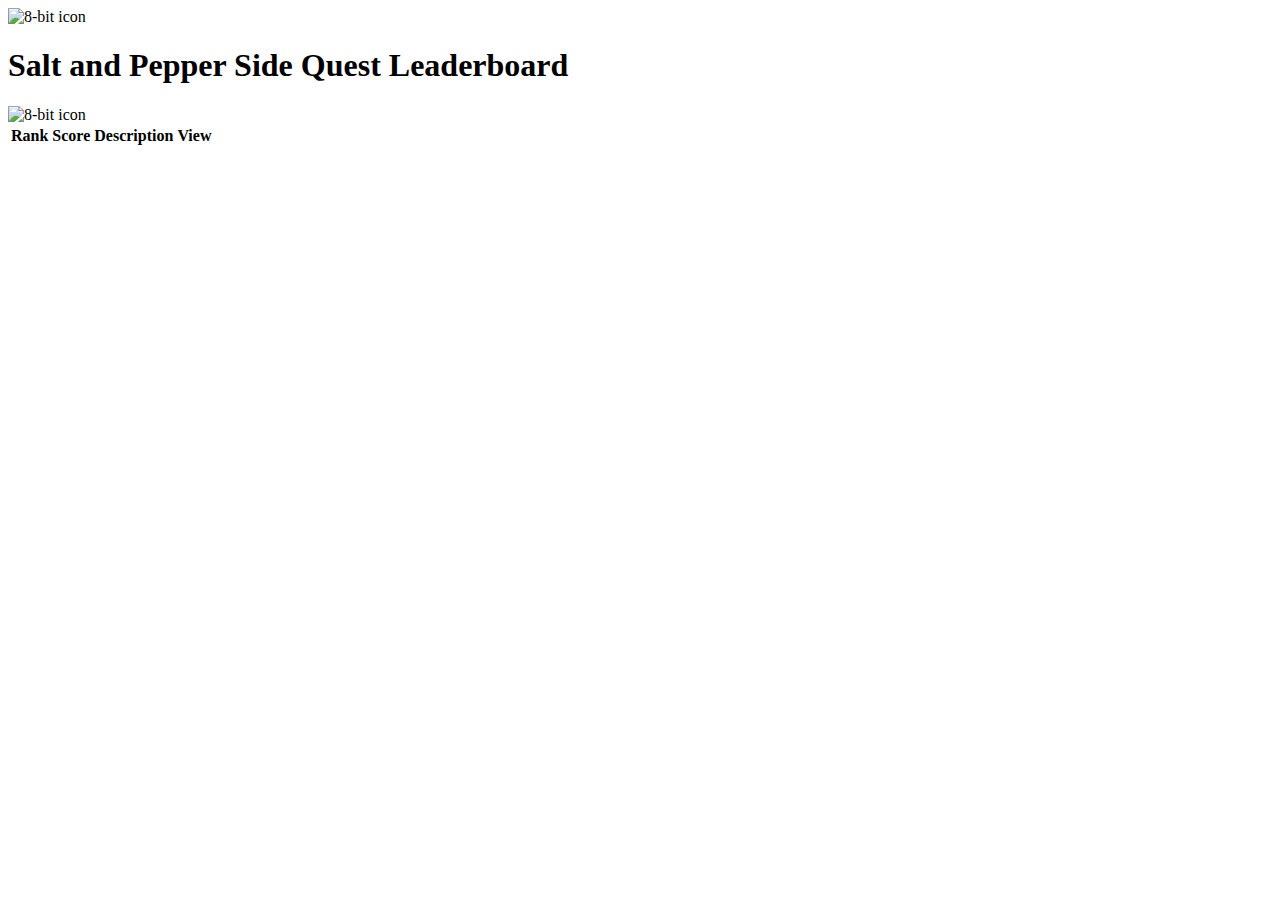
==== index.html @ 693899a5 "Create index.html" ====
<!DOCTYPE html>
<html lang="en">
<head>
    <meta charset="UTF-8">
    <meta name="viewport" content="width=device-width, initial-scale=1.0">
    <title>Salt and Pepper Side Quest Leaderboard</title>
    <link rel="stylesheet" href="style.css">
    <link href="https://fonts.googleapis.com/css2?family=VT323&display=swap" rel="stylesheet">
</head>
<body>
    <header>
        <img src="images/7wPgy0c.png" alt="8-bit icon" class="title-icon-left">
        <h1>Salt and Pepper Side Quest Leaderboard</h1>
        <img src="images/lQ3FuRK.png" alt="8-bit icon" class="title-icon-right">
    </header>
    <main>
        <table id="leaderboard">
            <thead>
                <tr>
                    <th>Rank</th>
                    <th>Score</th>
                    <th>Description</th>
                    <th>View</th>
                </tr>
            </thead>
            <tbody>
                <!-- Content will be dynamically inserted here -->
            </tbody>
        </table>
    </main>
    <script async src="https://www.tiktok.com/embed.js"></script>
    <script src="script.js"></script>
</body>
</html>
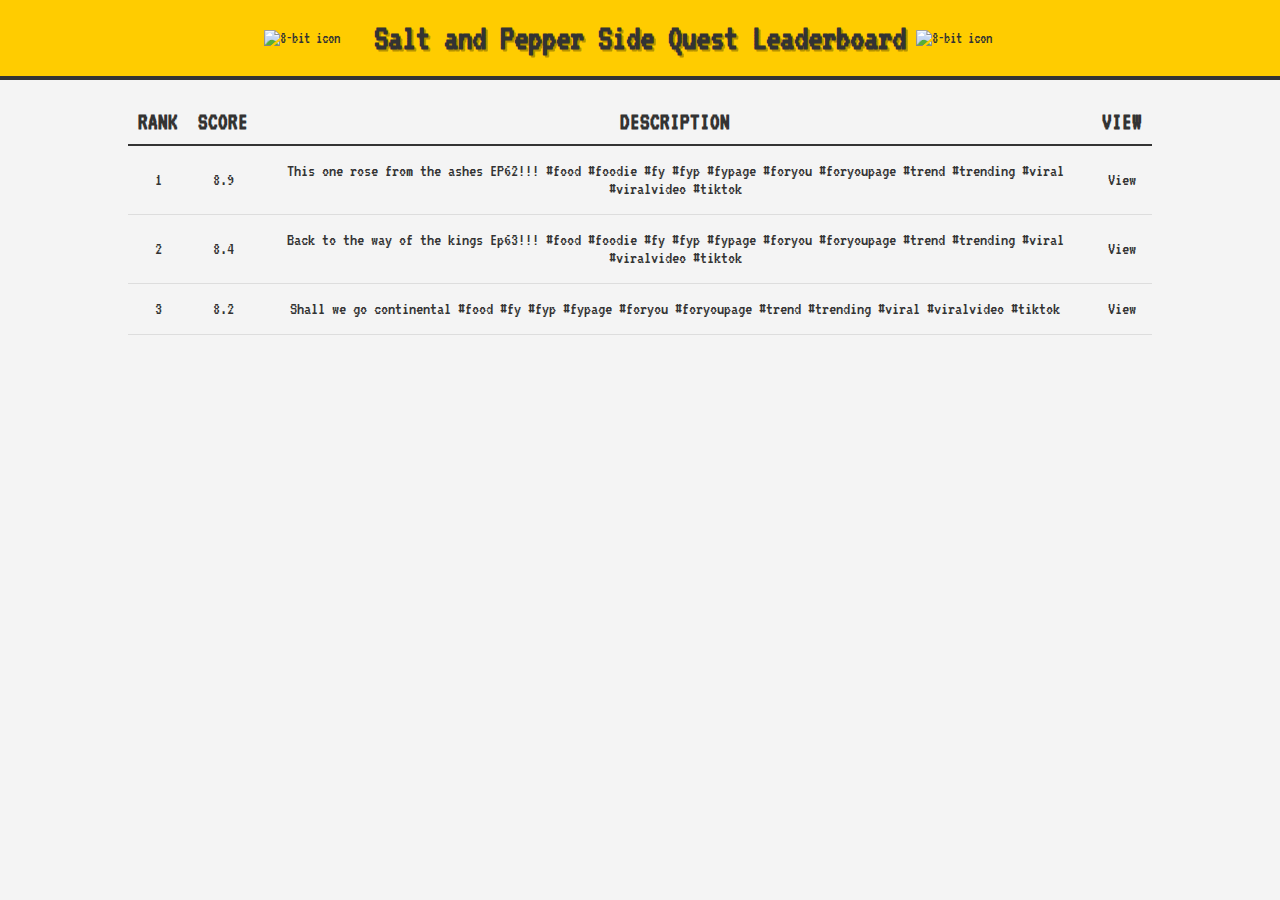
==== commit dc580175: "Add files via upload" ====
--- a/index.html
+++ b/index.html
@@ -9,9 +9,9 @@
 </head>
 <body>
     <header>
-        <img src="images/7wPgy0c.png" alt="8-bit icon" class="title-icon-left">
+        <img src="https://imgur.com/7wPgy0c.png" alt="8-bit icon" class="title-icon-left">
         <h1>Salt and Pepper Side Quest Leaderboard</h1>
-        <img src="images/lQ3FuRK.png" alt="8-bit icon" class="title-icon-right">
+        <img src="https://imgur.com/lQ3FuRK.png" alt="8-bit icon" class="title-icon-right">
     </header>
     <main>
         <table id="leaderboard">
--- a/style.css
+++ b/style.css
@@ -0,0 +1,101 @@
+body {
+    font-family: 'VT323', monospace;
+    background-color: #f4f4f4;
+    margin: 0;
+    padding: 0;
+}
+
+header {
+    background-color: #ffcc00;
+    padding: 20px;
+    display: flex;
+    justify-content: center;
+    align-items: center;
+    color: #333;
+    border-bottom: 4px solid #333;
+}
+
+header h1 {
+    font-size: 36px;
+    text-shadow: 2px 2px rgba(0, 0, 0, 0.3);
+    margin: 0 10px;
+}
+
+.title-icon-left, .title-icon-right {
+    width: 100px;
+    height: auto;
+}
+
+main {
+    width: 80%;
+    margin: 20px auto;
+}
+
+table {
+    width: 100%;
+    border-collapse: collapse;
+}
+
+th {
+    font-size: 24px;
+    color: #333;
+    text-transform: uppercase;
+    background: none;
+    border-bottom: 2px solid #333;
+    padding: 10px;
+    text-align: center;
+}
+
+td {
+    font-size: 18px;
+    padding: 16px;
+    color: #333;
+    border-bottom: 1px solid #ddd;
+    text-align: center;
+    cursor: pointer;
+    transition: background-color 0.3s ease;
+}
+
+tr:hover td {
+    background-color: #f1f1f1;
+}
+
+.hidden-row {
+    display: none;
+}
+
+.hidden-row.expanded {
+    display: table-row;
+}
+
+.hidden-row td {
+    padding: 0;
+    border-bottom: none;
+    background-color: #ffffff;
+}
+
+.hidden-row td:hover {
+    background-color: #ffffff; /* Prevent hover highlight */
+}
+
+.blockquote-container {
+    margin: 0;
+    padding: 10px 16px;
+    background-color: #ffffff; /* Set to white */
+    box-shadow: none;
+    border-left: 1px solid #ddd;
+    border-right: 1px solid #ddd;
+    border-bottom: 1px solid #ddd;
+}
+
+.tiktok-embed {
+    margin: auto;
+    background-color: #ffffff; /* Set to white */
+    border-radius: 0 0 10px 10px;
+    overflow: hidden;
+}
+
+a {
+    color: #ffcc00;
+    text-decoration: none;
+}
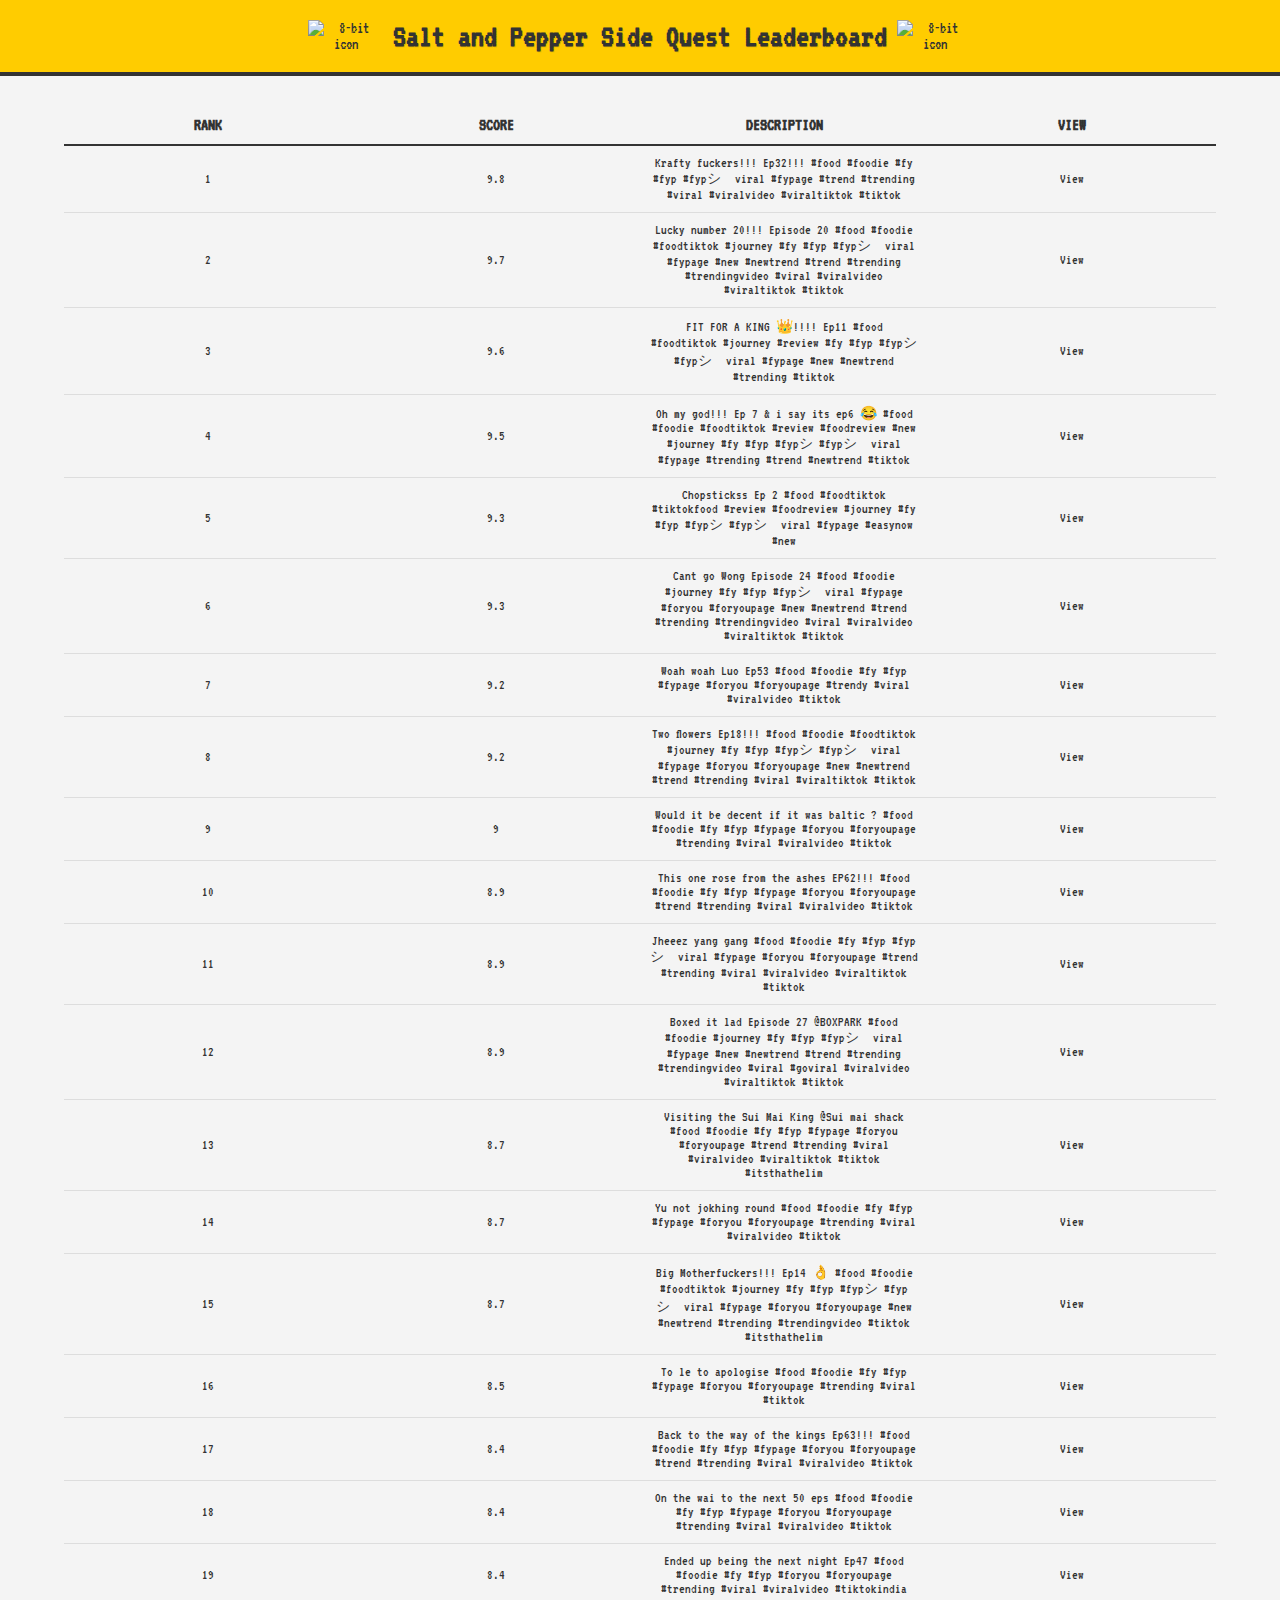
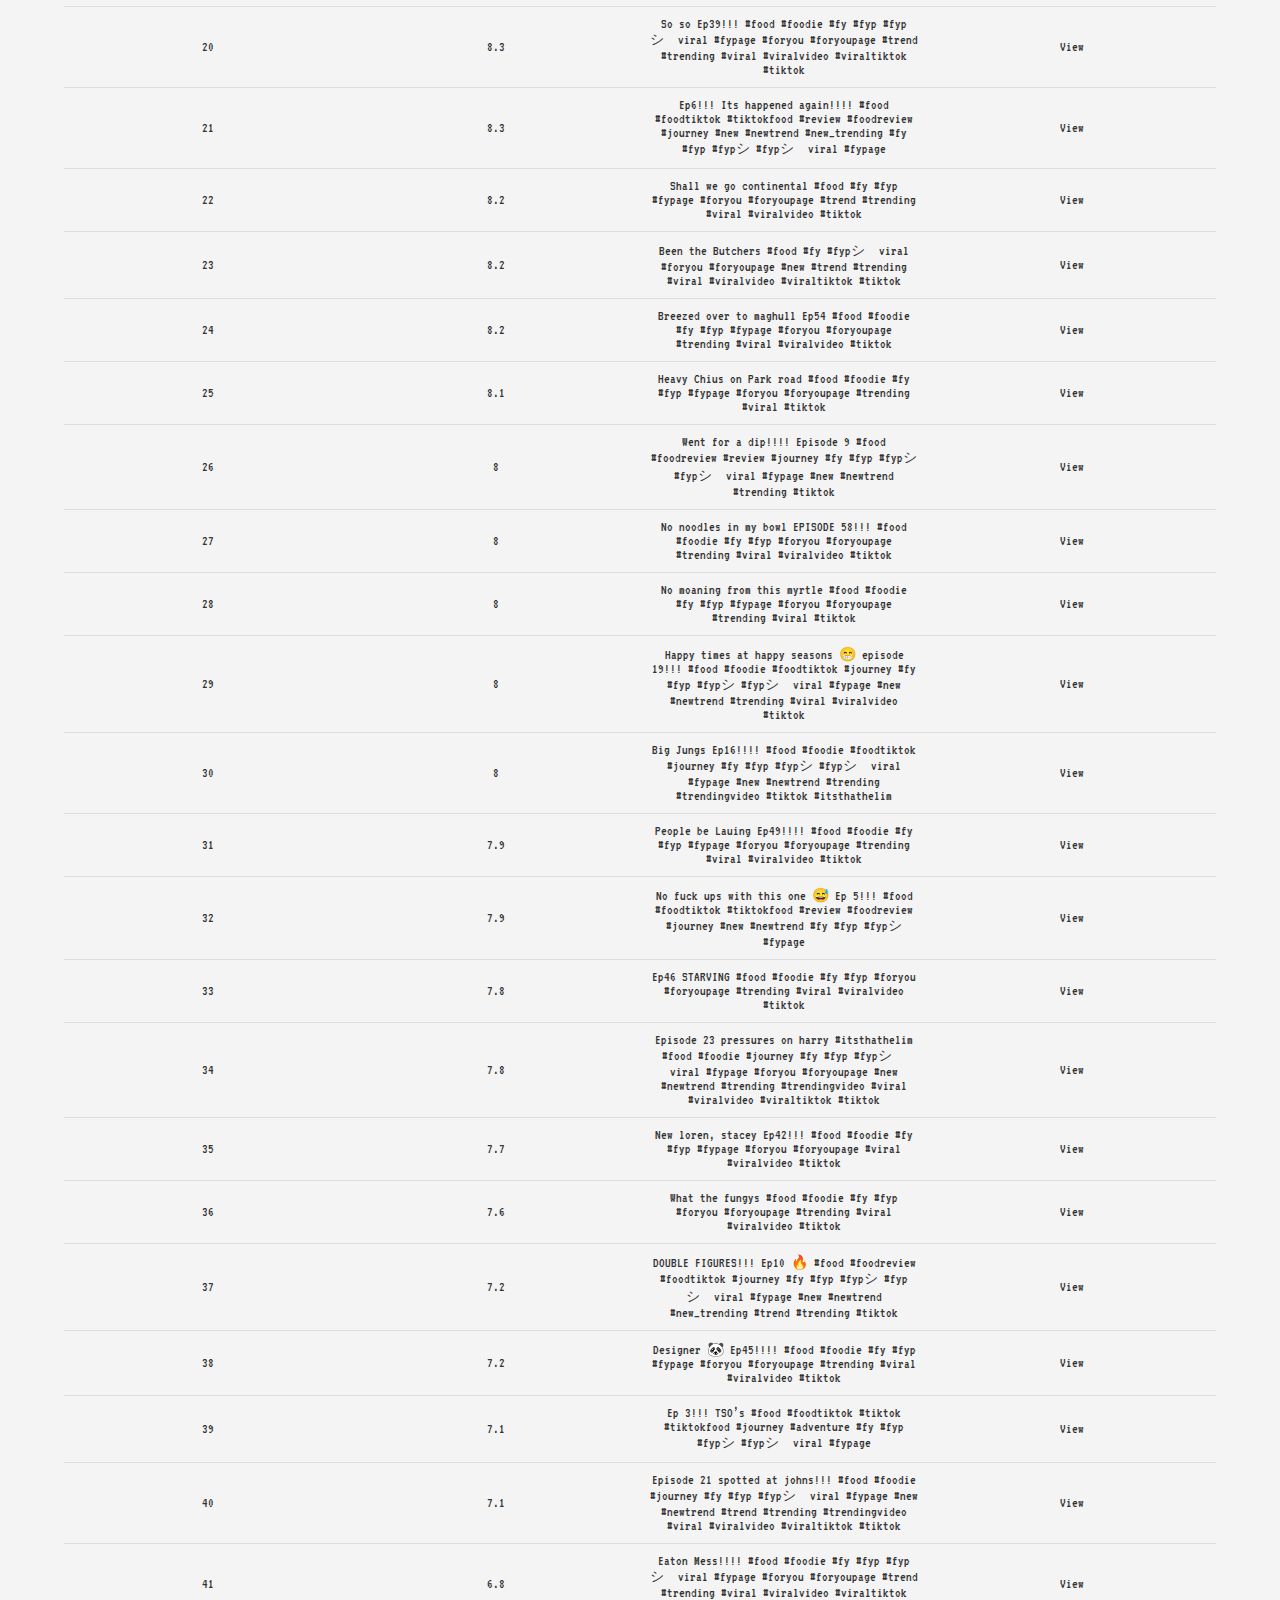
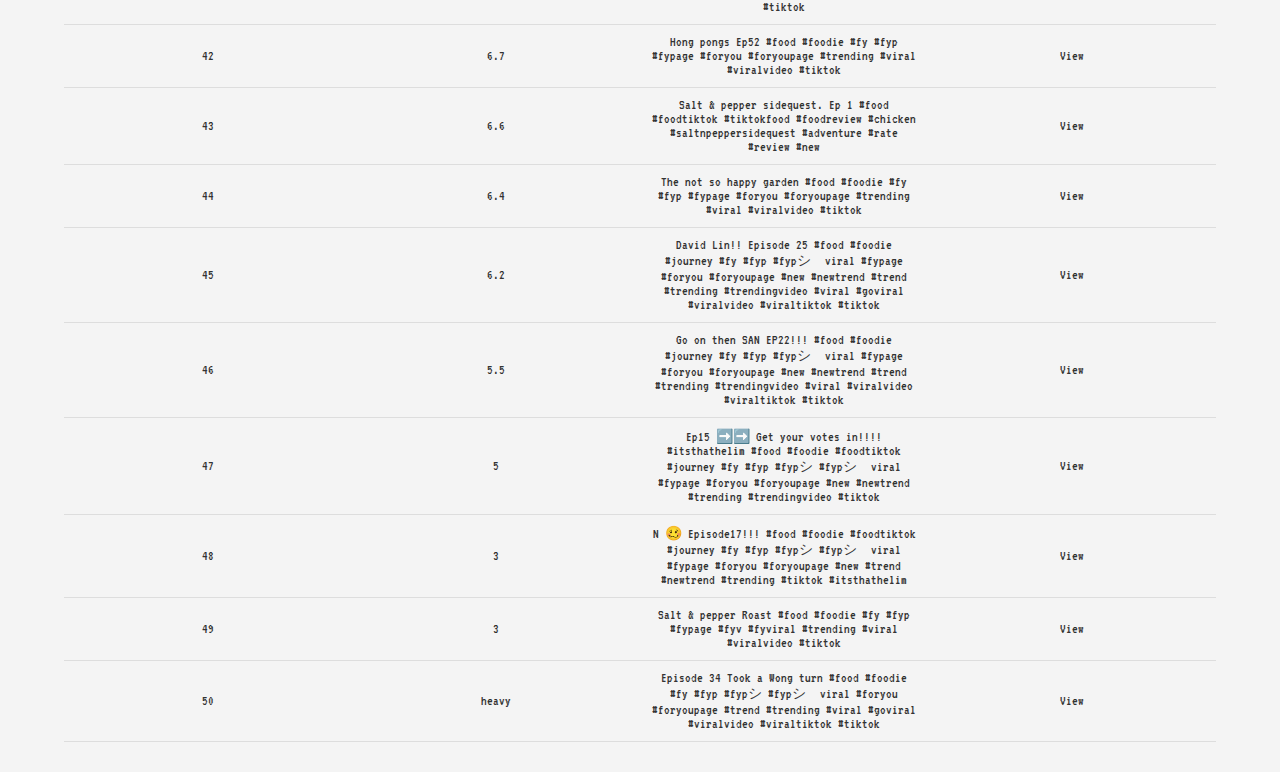
==== commit 682ff9c3: "Update index.html" ====
--- a/index.html
+++ b/index.html
@@ -17,8 +17,8 @@
         <table id="leaderboard">
             <thead>
                 <tr>
-                    <th>Rank</th>
-                    <th>Score</th>
+                    <th class="rank">Rank</th>
+                    <th class="score">Score</th>
                     <th>Description</th>
                     <th>View</th>
                 </tr>
--- a/style.css
+++ b/style.css
@@ -13,47 +13,58 @@
     align-items: center;
     color: #333;
     border-bottom: 4px solid #333;
+    text-align: center;
 }
 
 header h1 {
-    font-size: 36px;
-    text-shadow: 2px 2px rgba(0, 0, 0, 0.3);
+    font-size: 32px;
+    text-shadow: 1px 1px rgba(0, 0, 0, 0.1); /* Lighter shadow color */
     margin: 0 10px;
 }
 
 .title-icon-left, .title-icon-right {
-    width: 100px;
+    width: 75px;
     height: auto;
 }
 
 main {
-    width: 80%;
+    width: 90%;
     margin: 20px auto;
+    overflow-x: hidden;
 }
 
 table {
     width: 100%;
     border-collapse: collapse;
+    font-size: 14px;
+    table-layout: fixed;
+    margin: 10px 0;
 }
 
-th {
-    font-size: 24px;
-    color: #333;
-    text-transform: uppercase;
-    background: none;
-    border-bottom: 2px solid #333;
+th, td {
+    word-wrap: break-word;
     padding: 10px;
     text-align: center;
 }
 
+th {
+    font-size: 18px;
+    color: #333;
+    text-transform: uppercase;
+    border-bottom: 2px solid #333;
+}
+
 td {
-    font-size: 18px;
-    padding: 16px;
+    font-size: 14px;
     color: #333;
     border-bottom: 1px solid #ddd;
-    text-align: center;
     cursor: pointer;
     transition: background-color 0.3s ease;
+}
+
+td.rank, td.score {
+    font-size: 20px;
+    font-weight: bold;
 }
 
 tr:hover td {
@@ -99,3 +110,40 @@
     color: #ffcc00;
     text-decoration: none;
 }
+
+/* Mobile Optimization */
+@media (max-width: 600px) {
+    header {
+        padding: 15px;
+        flex-direction: row;
+        justify-content: center;
+    }
+
+    header h1 {
+        font-size: 24px;
+        margin: 0 5px;
+    }
+
+    .title-icon-left, .title-icon-right {
+        width: 75px;
+        margin: 0 5px;
+    }
+
+    main {
+        width: 90%;
+        margin: 10px auto;
+    }
+
+    table {
+        font-size: 12px;
+    }
+
+    th, td {
+        font-size: 12px;
+        padding: 8px;
+    }
+
+    td.rank, td.score {
+        font-size: 18px;
+    }
+}
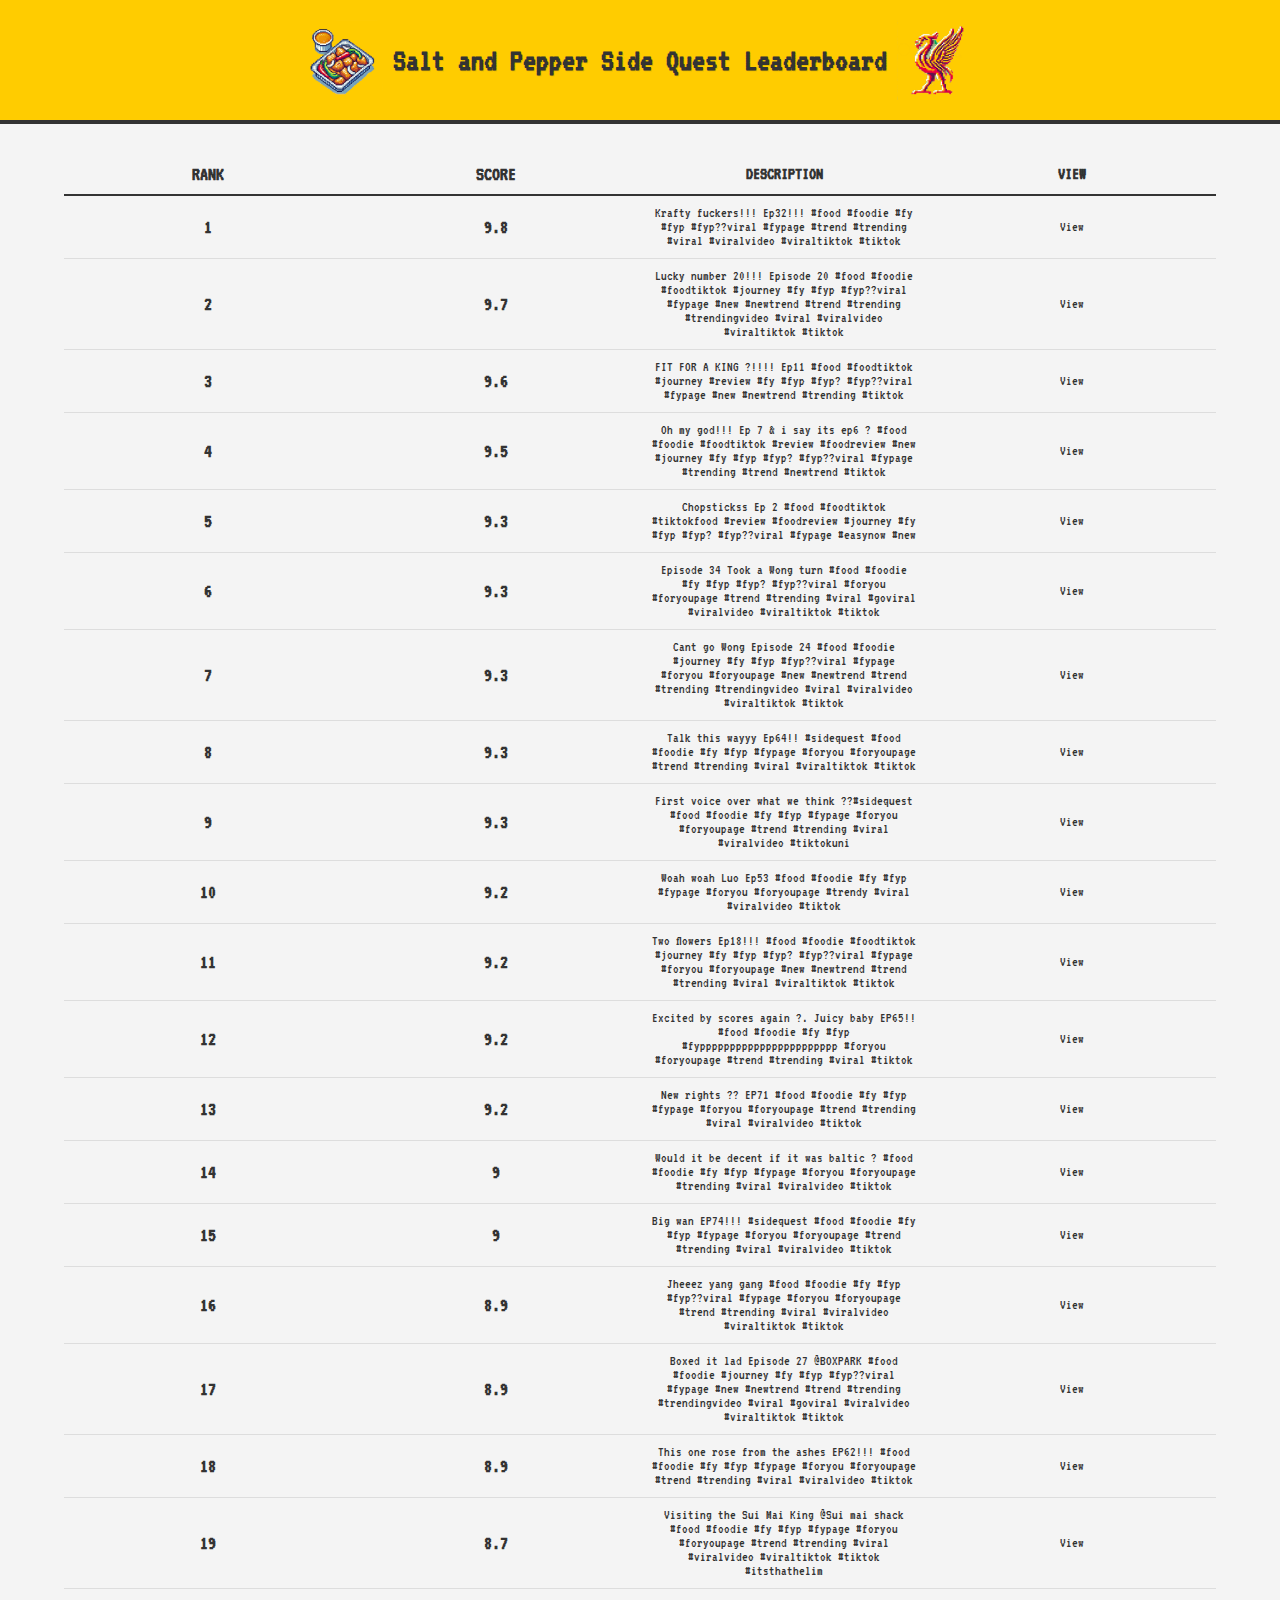
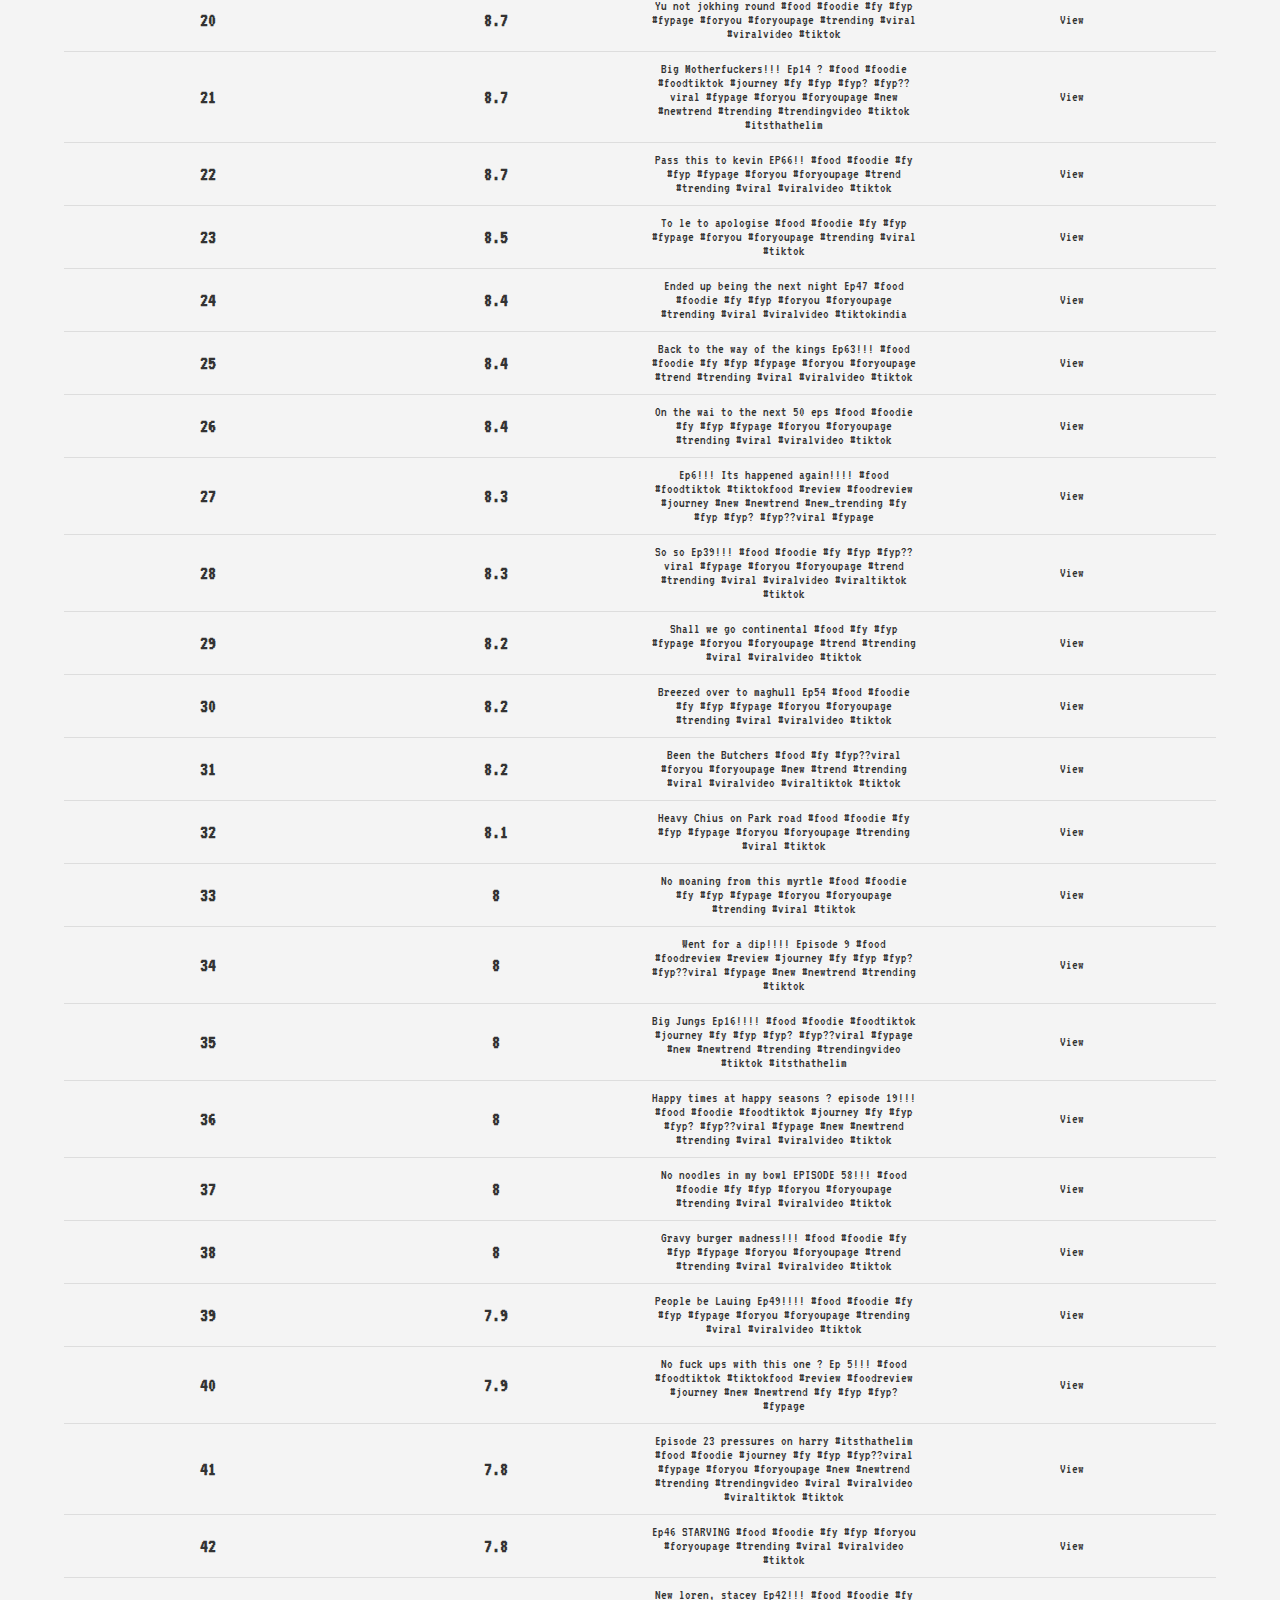
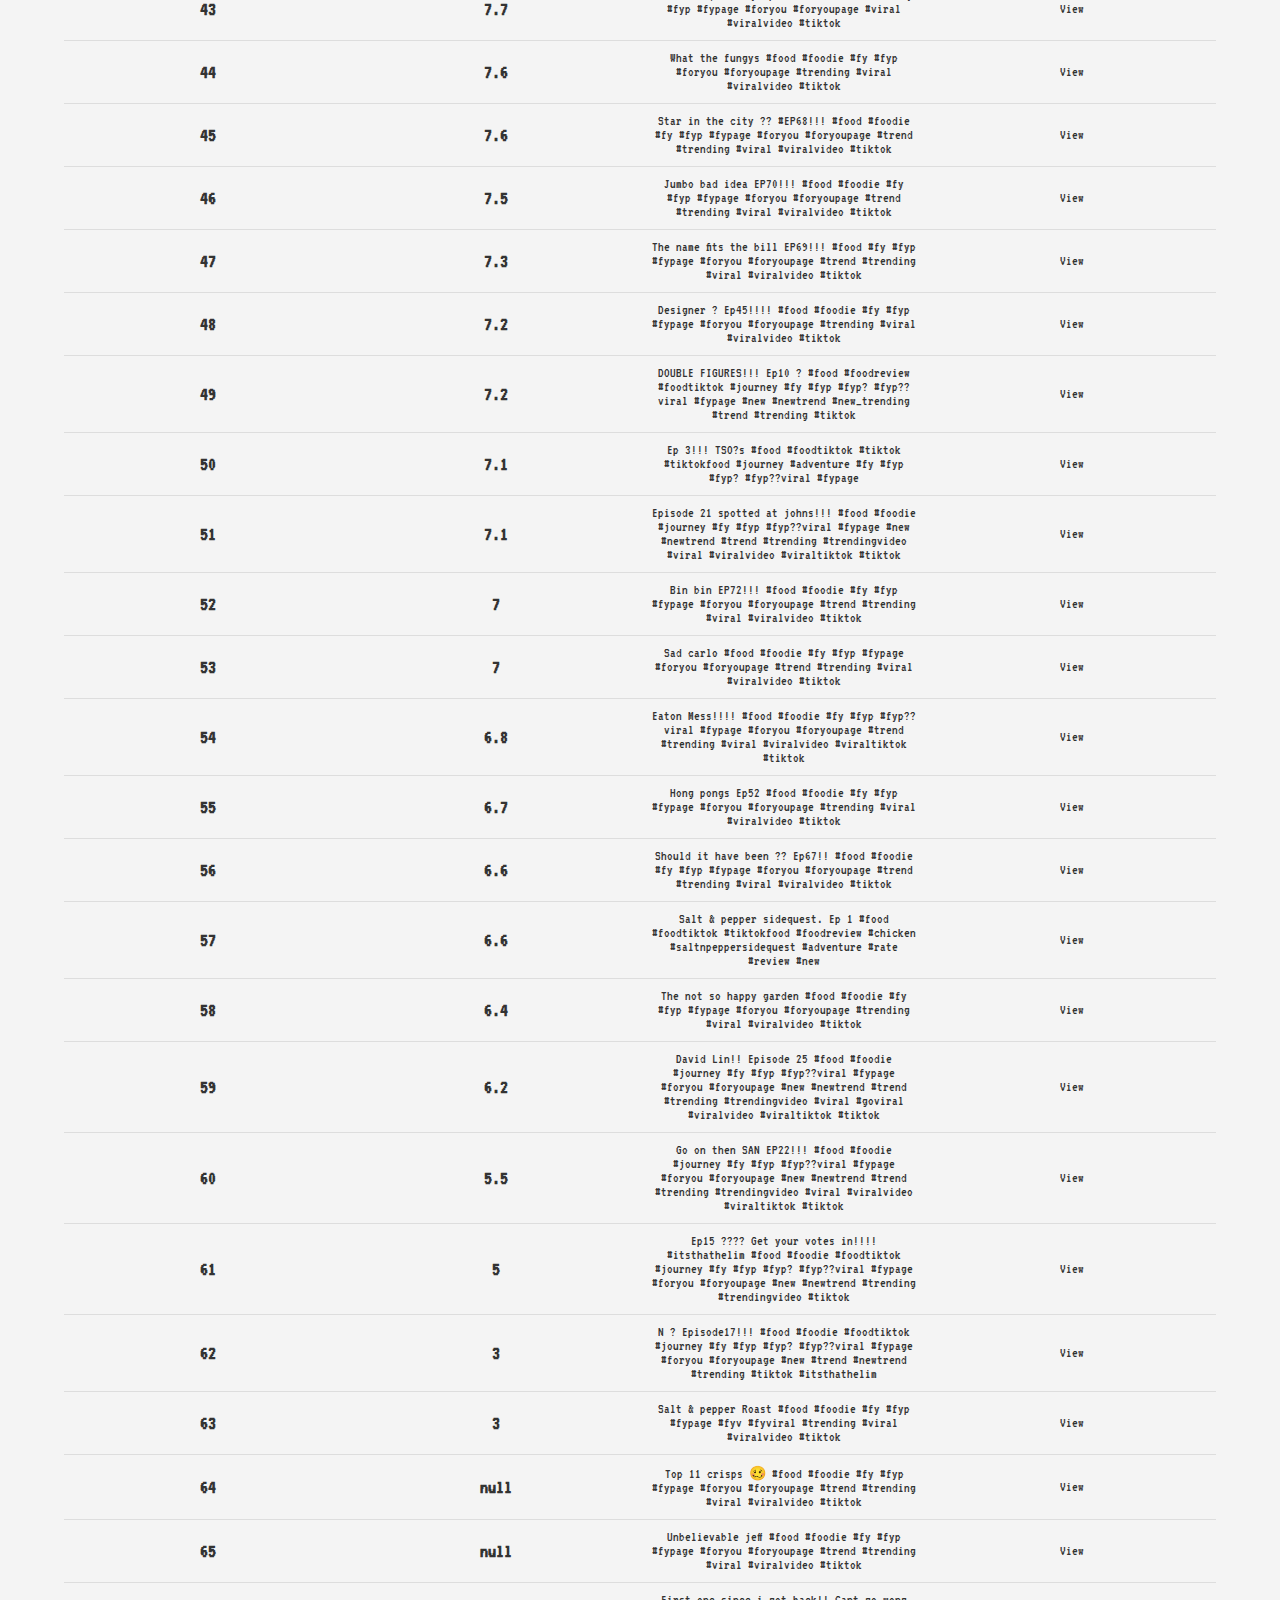
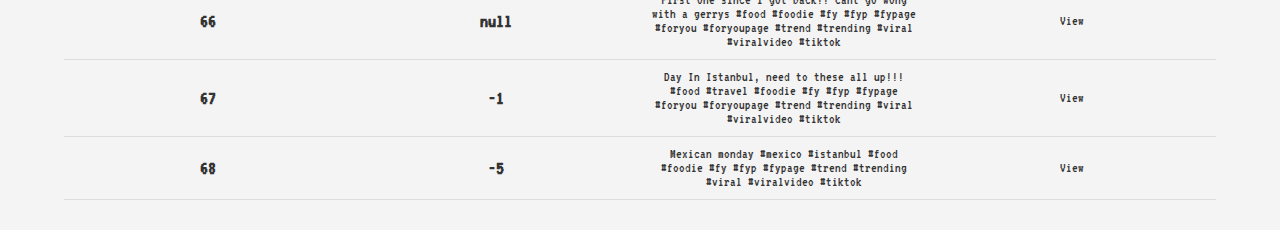
==== commit a6bbf033: "Update index.html" ====
--- a/index.html
+++ b/index.html
@@ -9,9 +9,9 @@
 </head>
 <body>
     <header>
-        <img src="https://imgur.com/7wPgy0c.png" alt="8-bit icon" class="title-icon-left">
+        <img src="images/7wPgy0c.png" alt="8-bit icon" class="title-icon-left">
         <h1>Salt and Pepper Side Quest Leaderboard</h1>
-        <img src="https://imgur.com/lQ3FuRK.png" alt="8-bit icon" class="title-icon-right">
+        <img src="images/lQ3FuRK.png" alt="8-bit icon" class="title-icon-right">
     </header>
     <main>
         <table id="leaderboard">
--- a/style.css
+++ b/style.css
@@ -23,7 +23,7 @@
 }
 
 .title-icon-left, .title-icon-right {
-    width: 75px;
+    width: 80px;
     height: auto;
 }
 
@@ -45,6 +45,7 @@
     word-wrap: break-word;
     padding: 10px;
     text-align: center;
+    vertical-align: middle; /* Ensure text is vertically centered */
 }
 
 th {
@@ -62,7 +63,13 @@
     transition: background-color 0.3s ease;
 }
 
-td.rank, td.score {
+/* Specific styles for rank and score */
+th.rank, td.rank {
+    font-size: 20px;
+    font-weight: bold;
+}
+
+th.score, td.score {
     font-size: 20px;
     font-weight: bold;
 }
@@ -113,8 +120,12 @@
 
 /* Mobile Optimization */
 @media (max-width: 600px) {
+    body {
+        font-size: 12px; /* Adjust overall font size for better readability on mobile */
+    }
+
     header {
-        padding: 15px;
+        padding: 10px;
         flex-direction: row;
         justify-content: center;
     }
@@ -125,7 +136,7 @@
     }
 
     .title-icon-left, .title-icon-right {
-        width: 75px;
+        width: 80px;
         margin: 0 5px;
     }
 
@@ -143,7 +154,11 @@
         padding: 8px;
     }
 
-    td.rank, td.score {
+    th.rank, td.rank {
+        font-size: 18px;
+    }
+
+    th.score, td.score {
         font-size: 18px;
     }
 }
